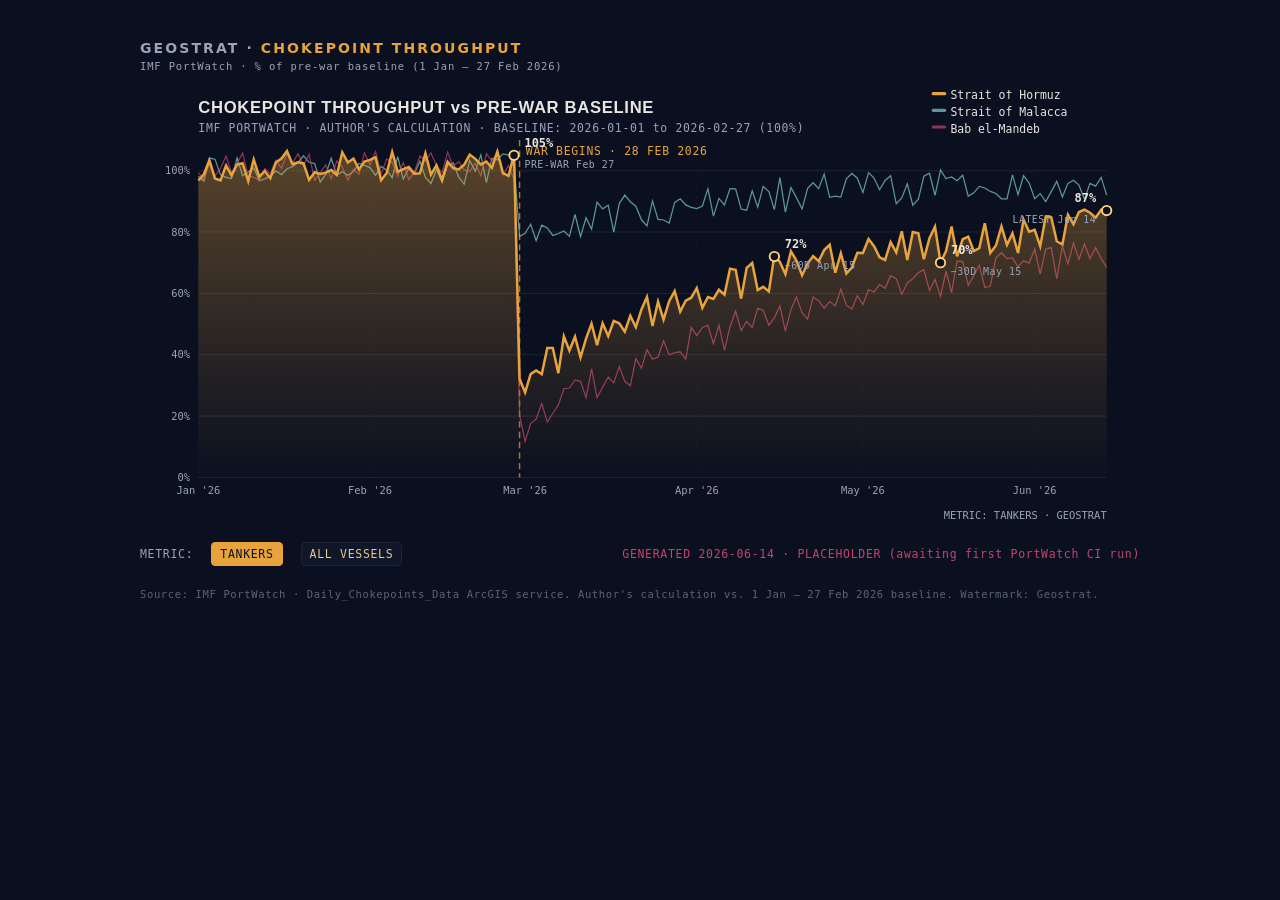
==== chart.html @ b65e1a2b "Energy: standalone chart.html + throughput-chart.js Self-contained SVG chart module with no external" ====
<!doctype html>
<html lang="en">
<head>
<meta charset="utf-8" />
<title>Geostrat — Chokepoint throughput</title>
<meta name="viewport" content="width=device-width, initial-scale=1" />
<style>
  @font-face {
    font-family: "Space Grotesk"; font-style: normal; font-weight: 400 700;
    src: local("Space Grotesk");
  }
  html, body {
    background: #0B1020; color: #E8E6DF; margin: 0; padding: 0;
    font-family: "Space Grotesk", "Inter", system-ui, sans-serif;
  }
  .wrap { max-width: 1000px; margin: 0 auto; padding: 40px 20px 24px; }
  h1 {
    font-size: 14px; font-weight: 600; letter-spacing: 0.15em; text-transform: uppercase;
    color: #9AA3B7; margin: 0 0 4px;
  }
  h1 b { color: #E8A33D; }
  .sub {
    font-family: "IBM Plex Mono", "JetBrains Mono", monospace;
    font-size: 10.5px; letter-spacing: 0.08em; color: #9AA3B7; margin-bottom: 18px;
  }
  .chart { width: 100%; }
  .controls {
    display: flex; gap: 18px; align-items: center; margin: 14px 0 0;
    font-family: "IBM Plex Mono", "JetBrains Mono", monospace;
    font-size: 11.5px; color: #9AA3B7; letter-spacing: 0.06em;
  }
  .controls a, .controls label {
    color: #E8C98A; text-decoration: none; cursor: pointer;
    padding: 4px 8px; border: 1px solid #1C2336; border-radius: 4px;
    background: #11172A;
  }
  .controls a.active, .controls label.active { background: #E8A33D; color: #0B1020; border-color: #E8A33D; }
  .footer {
    margin-top: 22px; font-family: "IBM Plex Mono", monospace;
    font-size: 10.5px; color: #5A6379; letter-spacing: 0.06em;
  }
</style>
</head>
<body>
<div class="wrap">
  <h1>Geostrat · <b>Chokepoint throughput</b></h1>
  <div class="sub">IMF PortWatch · % of pre-war baseline (1 Jan – 27 Feb 2026)</div>
  <div id="chart" class="chart"></div>
  <div class="controls">
    METRIC:
    <a href="?metric=tanker" id="m-tanker">TANKERS</a>
    <a href="?metric=all" id="m-all">ALL VESSELS</a>
    <span style="flex:1"></span>
    <span id="generated"></span>
  </div>
  <div class="footer">
    Source: IMF PortWatch · Daily_Chokepoints_Data ArcGIS service. Author's calculation vs.
    1 Jan – 27 Feb 2026 baseline. Watermark: Geostrat.
  </div>
</div>

<script src="data/energy/throughput-chart.js"></script>
<script>
(function () {
  var params = new URLSearchParams(location.search);
  var metric = params.get("metric") === "all" ? "all" : "tanker";
  var primary = params.get("primary") || "hormuz";
  document.getElementById("m-" + metric).classList.add("active");

  fetch("data/energy/chokepoint_series.json", { cache: "no-store" })
    .then(function (r) {
      if (!r.ok) throw new Error("chokepoint_series.json HTTP " + r.status);
      return r.json();
    })
    .then(function (data) {
      var gen = document.getElementById("generated");
      if (gen && data.generated) gen.textContent = "GENERATED " + data.generated;
      if (data._placeholder) {
        gen.textContent += " · PLACEHOLDER (awaiting first PortWatch CI run)";
        gen.style.color = "#C44569";
      }
      window.renderThroughputChart(document.getElementById("chart"), data, {
        metric: metric, primary: primary
      });
    })
    .catch(function (e) {
      document.getElementById("chart").innerHTML =
        '<div style="color:#C44569;padding:20px;font-family:monospace">' +
        'Failed to load chokepoint_series.json: ' + e.message + '</div>';
    });
})();
</script>
</body>
</html>
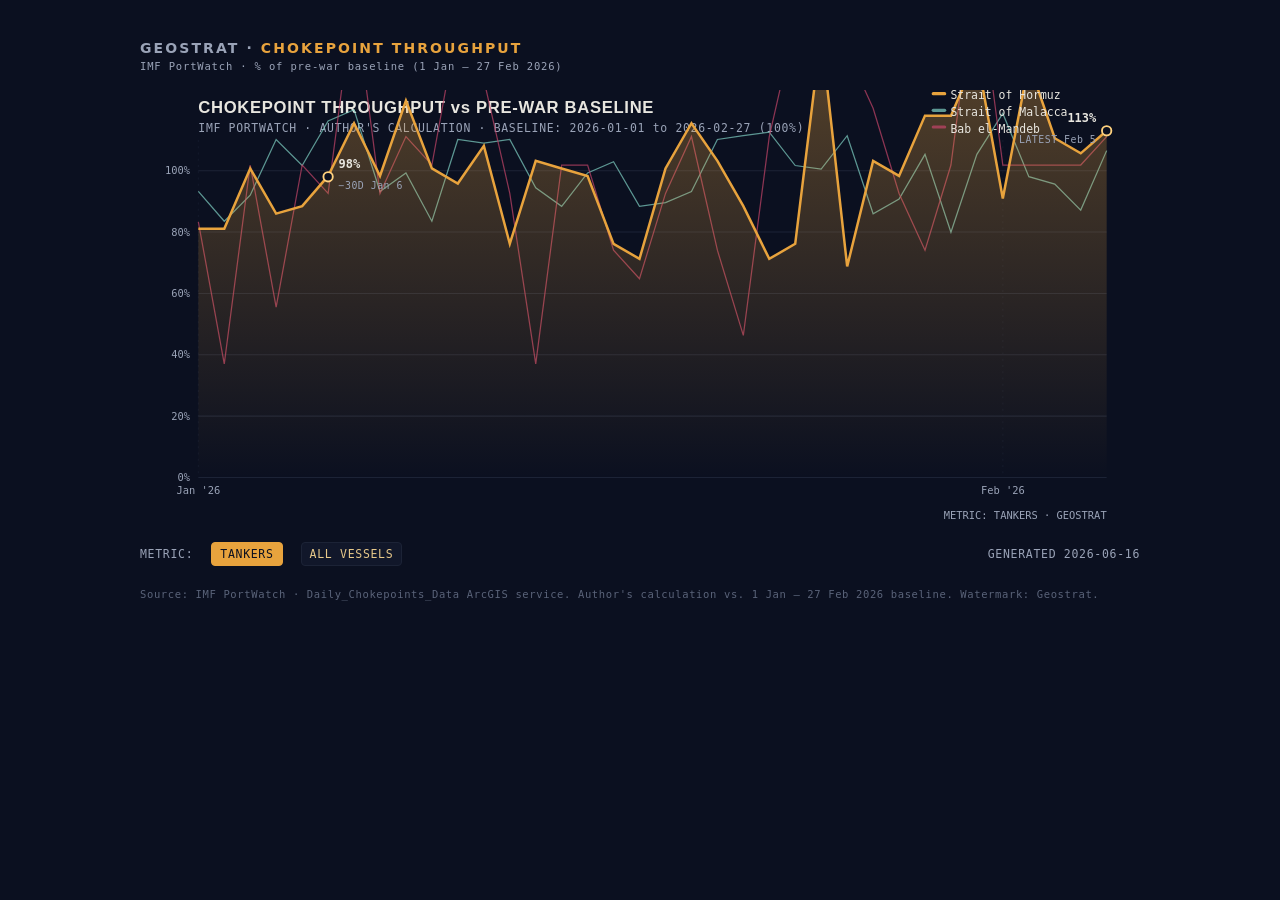
==== commit 745fee75: "Real PortWatch data + tanker-first stress wiring scripts/fetch_chokepoints.py: pulls Daily_Chokepoin" ====
--- a/chart.html
+++ b/chart.html
@@ -75,10 +75,6 @@
     .then(function (data) {
       var gen = document.getElementById("generated");
       if (gen && data.generated) gen.textContent = "GENERATED " + data.generated;
-      if (data._placeholder) {
-        gen.textContent += " · PLACEHOLDER (awaiting first PortWatch CI run)";
-        gen.style.color = "#C44569";
-      }
       window.renderThroughputChart(document.getElementById("chart"), data, {
         metric: metric, primary: primary
       });
